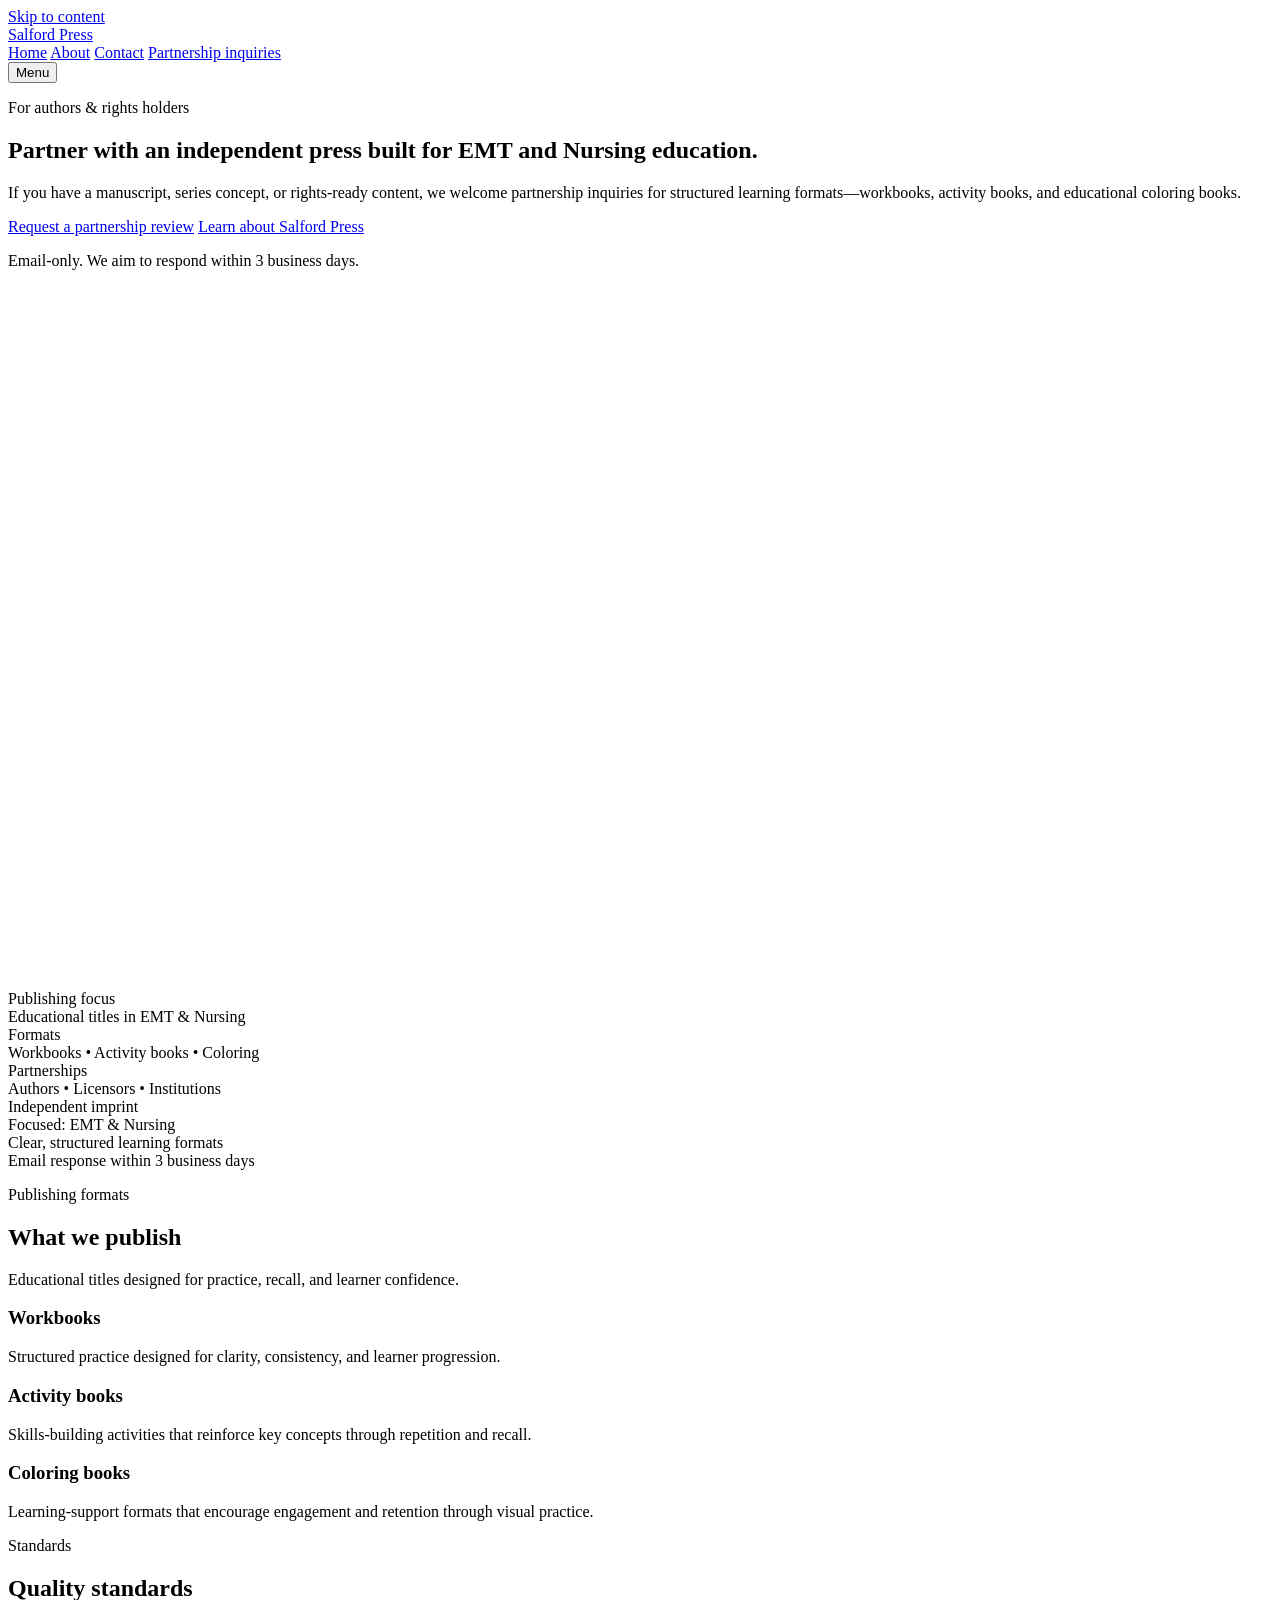
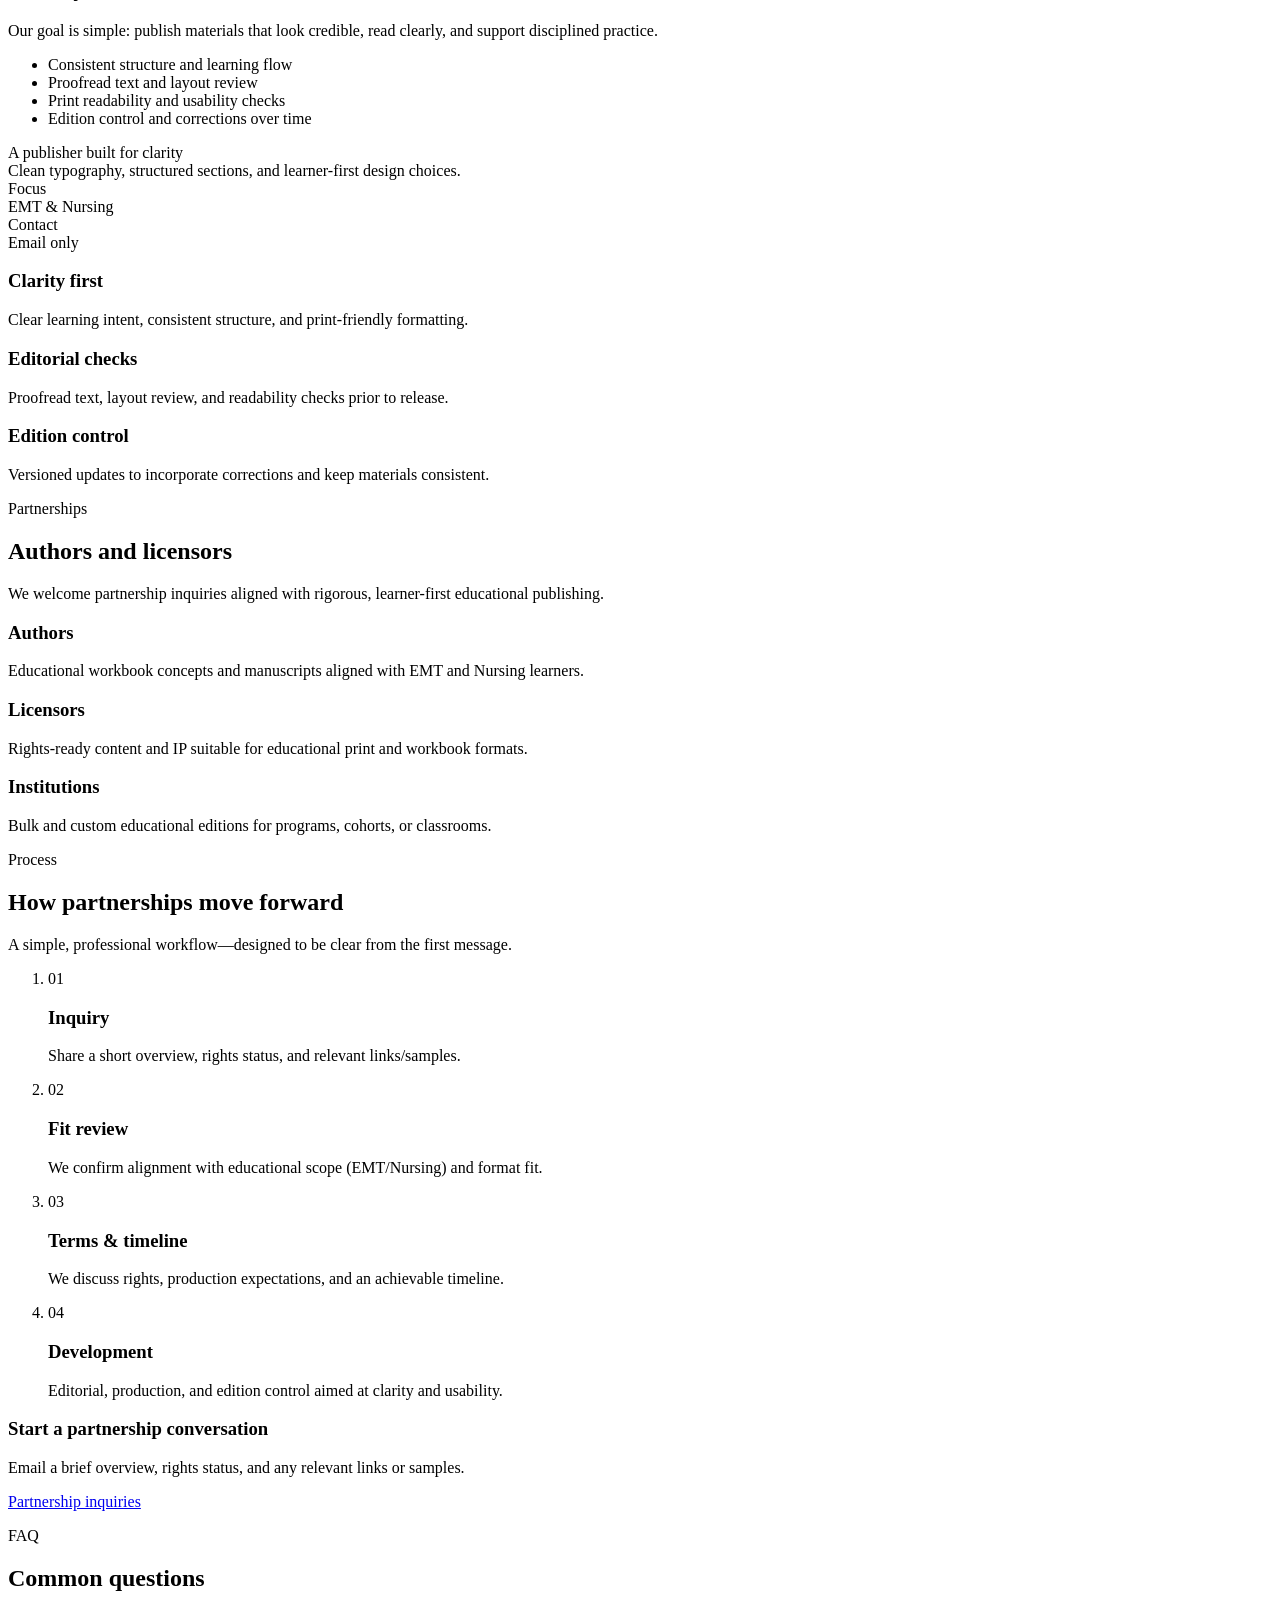
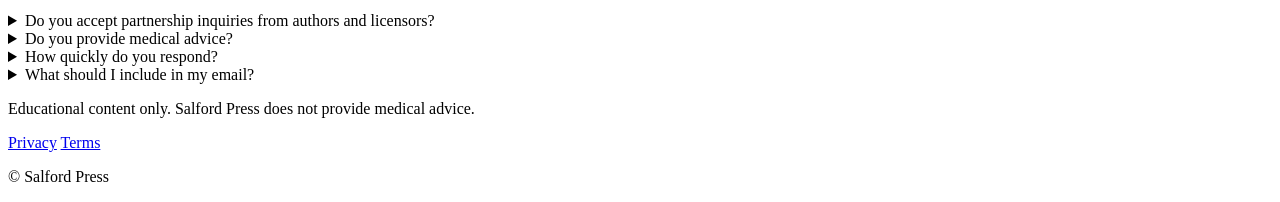
==== index.html @ ecc5f881 "Add files via upload" ====
<!doctype html>
<html lang="en">
  <head>
    <meta charset="utf-8" />
    <meta name="viewport" content="width=device-width, initial-scale=1" />
    <title>Salford Press — Independent Educational Publisher</title>
    <meta
      name="description"
      content="Salford Press is an independent publisher of high-quality educational workbooks, activity books, and coloring books in EMT and Nursing subjects."
    />
    <meta name="theme-color" content="#A3121A" />
    <link rel="stylesheet" href="assets/styles.css" />
    <link rel="icon" href="assets/favicon.svg" type="image/svg+xml" />
    <script defer src="assets/site.js"></script>
  </head>
  <body>
    <a class="skip-link" href="#main">Skip to content</a>

    <header class="site-header">
      <div class="container header-inner">
        <a class="brand" href="index.html" aria-label="Salford Press home">
          <span class="brand-mark" aria-hidden="true"></span>
          <span class="brand-name">Salford Press</span>
        </a>

        <nav class="site-nav" aria-label="Primary">
          <a class="nav-link" href="index.html">Home</a>
          <a class="nav-link" href="about.html">About</a>
          <a class="nav-link" href="contact.html">Contact</a>
          <a class="button button-solid nav-cta" href="contact.html">Partnership inquiries</a>
        </nav>

        <button class="nav-toggle" type="button" aria-expanded="false" aria-controls="mobileNav">
          <span class="nav-toggle-label">Menu</span>
        </button>
      </div>

      <div class="mobile-nav container" id="mobileNav" hidden>
        <a class="nav-link" href="index.html">Home</a>
        <a class="nav-link" href="about.html">About</a>
        <a class="nav-link" href="contact.html">Contact</a>
        <a class="button button-solid" href="contact.html">Partnership inquiries</a>
      </div>
    </header>

    <main id="main">
      <section class="hero">
        <div class="container hero-inner">
          <div class="hero-copy">
            <p class="eyebrow">For authors &amp; rights holders</p>
            <h1>Partner with an independent press built for EMT and Nursing education.</h1>
            <p class="lead">
              If you have a manuscript, series concept, or rights‑ready content, we welcome partnership inquiries for
              structured learning formats—workbooks, activity books, and educational coloring books.
            </p>
            <div class="hero-actions">
              <a class="button button-solid" href="contact.html">Request a partnership review</a>
              <a class="button button-ghost" href="about.html">Learn about Salford Press</a>
            </div>
            <p class="microcopy">Email-only. We aim to respond within 3 business days.</p>
          </div>

          <div class="hero-panel">
            <div class="hero-3d" aria-hidden="true">
              <canvas id="hero3d" class="hero-canvas" width="900" height="700"></canvas>
              <div class="hero-3d-overlay">
                <div class="panel-card">
                  <div class="panel-title">Publishing focus</div>
                  <div class="panel-body">Educational titles in EMT &amp; Nursing</div>
                </div>
                <div class="panel-card">
                  <div class="panel-title">Formats</div>
                  <div class="panel-body">Workbooks • Activity books • Coloring</div>
                </div>
                <div class="panel-card">
                  <div class="panel-title">Partnerships</div>
                  <div class="panel-body">Authors • Licensors • Institutions</div>
                </div>
              </div>
            </div>
          </div>
        </div>
      </section>

      <section class="section section-tight">
        <div class="container">
          <div class="badge-row" role="list" aria-label="Publisher highlights">
            <div class="badge" role="listitem">Independent imprint</div>
            <div class="badge" role="listitem">Focused: EMT &amp; Nursing</div>
            <div class="badge" role="listitem">Clear, structured learning formats</div>
            <div class="badge" role="listitem">Email response within 3 business days</div>
          </div>
        </div>
      </section>

      <section class="section">
        <div class="container">
          <div class="section-head">
            <div>
              <p class="eyebrow">Publishing formats</p>
              <h2>What we publish</h2>
              <p class="lead">
                Educational titles designed for practice, recall, and learner confidence.
              </p>
            </div>
          </div>
          <div class="grid-3">
            <article class="card">
              <h3>Workbooks</h3>
              <p>Structured practice designed for clarity, consistency, and learner progression.</p>
            </article>
            <article class="card">
              <h3>Activity books</h3>
              <p>Skills‑building activities that reinforce key concepts through repetition and recall.</p>
            </article>
            <article class="card">
              <h3>Coloring books</h3>
              <p>Learning‑support formats that encourage engagement and retention through visual practice.</p>
            </article>
          </div>
        </div>
      </section>

      <section class="section section-muted">
        <div class="container">
          <div class="split">
            <div class="split-copy">
              <p class="eyebrow">Standards</p>
              <h2>Quality standards</h2>
              <p class="lead">
                Our goal is simple: publish materials that look credible, read clearly, and support disciplined practice.
              </p>
              <ul class="checklist">
                <li>Consistent structure and learning flow</li>
                <li>Proofread text and layout review</li>
                <li>Print readability and usability checks</li>
                <li>Edition control and corrections over time</li>
              </ul>
            </div>
            <div class="split-media" aria-hidden="true">
              <div class="abstract-card">
                <div class="abstract-title">A publisher built for clarity</div>
                <div class="abstract-body">
                  Clean typography, structured sections, and learner-first design choices.
                </div>
                <div class="abstract-rule"></div>
                <div class="abstract-metrics">
                  <div>
                    <div class="metric-k">Focus</div>
                    <div class="metric-v">EMT &amp; Nursing</div>
                  </div>
                  <div>
                    <div class="metric-k">Contact</div>
                    <div class="metric-v">Email only</div>
                  </div>
                </div>
              </div>
            </div>
          </div>
          <div class="grid-3">
            <article class="card card-quiet">
              <h3>Clarity first</h3>
              <p>Clear learning intent, consistent structure, and print-friendly formatting.</p>
            </article>
            <article class="card card-quiet">
              <h3>Editorial checks</h3>
              <p>Proofread text, layout review, and readability checks prior to release.</p>
            </article>
            <article class="card card-quiet">
              <h3>Edition control</h3>
              <p>Versioned updates to incorporate corrections and keep materials consistent.</p>
            </article>
          </div>
        </div>
      </section>

      <section class="section">
        <div class="container">
          <p class="eyebrow">Partnerships</p>
          <h2>Authors and licensors</h2>
          <p class="lead">We welcome partnership inquiries aligned with rigorous, learner-first educational publishing.</p>
          <div class="grid-3">
            <article class="card">
              <h3>Authors</h3>
              <p>Educational workbook concepts and manuscripts aligned with EMT and Nursing learners.</p>
            </article>
            <article class="card">
              <h3>Licensors</h3>
              <p>Rights-ready content and IP suitable for educational print and workbook formats.</p>
            </article>
            <article class="card">
              <h3>Institutions</h3>
              <p>Bulk and custom educational editions for programs, cohorts, or classrooms.</p>
            </article>
          </div>

          <div class="section-head section-head-tight">
            <div>
              <p class="eyebrow">Process</p>
              <h2>How partnerships move forward</h2>
              <p class="lead">A simple, professional workflow—designed to be clear from the first message.</p>
            </div>
          </div>
          <ol class="steps">
            <li class="step">
              <div class="step-top">
                <span class="step-num">01</span>
                <h3>Inquiry</h3>
              </div>
              <p>Share a short overview, rights status, and relevant links/samples.</p>
            </li>
            <li class="step">
              <div class="step-top">
                <span class="step-num">02</span>
                <h3>Fit review</h3>
              </div>
              <p>We confirm alignment with educational scope (EMT/Nursing) and format fit.</p>
            </li>
            <li class="step">
              <div class="step-top">
                <span class="step-num">03</span>
                <h3>Terms &amp; timeline</h3>
              </div>
              <p>We discuss rights, production expectations, and an achievable timeline.</p>
            </li>
            <li class="step">
              <div class="step-top">
                <span class="step-num">04</span>
                <h3>Development</h3>
              </div>
              <p>Editorial, production, and edition control aimed at clarity and usability.</p>
            </li>
          </ol>

          <div class="callout">
            <div class="callout-inner">
              <div>
                <h3 class="callout-title">Start a partnership conversation</h3>
                <p class="callout-text">Email a brief overview, rights status, and any relevant links or samples.</p>
              </div>
              <a class="button button-solid" href="contact.html">Partnership inquiries</a>
            </div>
          </div>
        </div>
      </section>

      <section class="section section-muted">
        <div class="container">
          <p class="eyebrow">FAQ</p>
          <h2>Common questions</h2>
          <div class="faq">
            <details class="faq-item">
              <summary>Do you accept partnership inquiries from authors and licensors?</summary>
              <div class="faq-body">
                <p>
                  Yes—authors and licensors can contact us for partnership discussions. Please include rights status, timeline,
                  and any links or samples.
                </p>
              </div>
            </details>
            <details class="faq-item">
              <summary>Do you provide medical advice?</summary>
              <div class="faq-body">
                <p>No. We publish educational materials only. Content on this site is not medical advice.</p>
              </div>
            </details>
            <details class="faq-item">
              <summary>How quickly do you respond?</summary>
              <div class="faq-body">
                <p>We aim to respond to partnership inquiries within 3 business days.</p>
              </div>
            </details>
            <details class="faq-item">
              <summary>What should I include in my email?</summary>
              <div class="faq-body">
                <p>Who you are, proposal overview, rights status, timeline, and links/samples.</p>
              </div>
            </details>
          </div>
        </div>
      </section>
    </main>

    <footer class="site-footer">
      <div class="container footer-inner">
        <p class="footer-note">
          Educational content only. Salford Press does not provide medical advice.
        </p>
        <div class="footer-links">
          <a href="privacy.html">Privacy</a>
          <a href="terms.html">Terms</a>
        </div>
        <p class="footer-copy">© <span data-year></span> Salford Press</p>
      </div>
    </footer>
  </body>
</html>
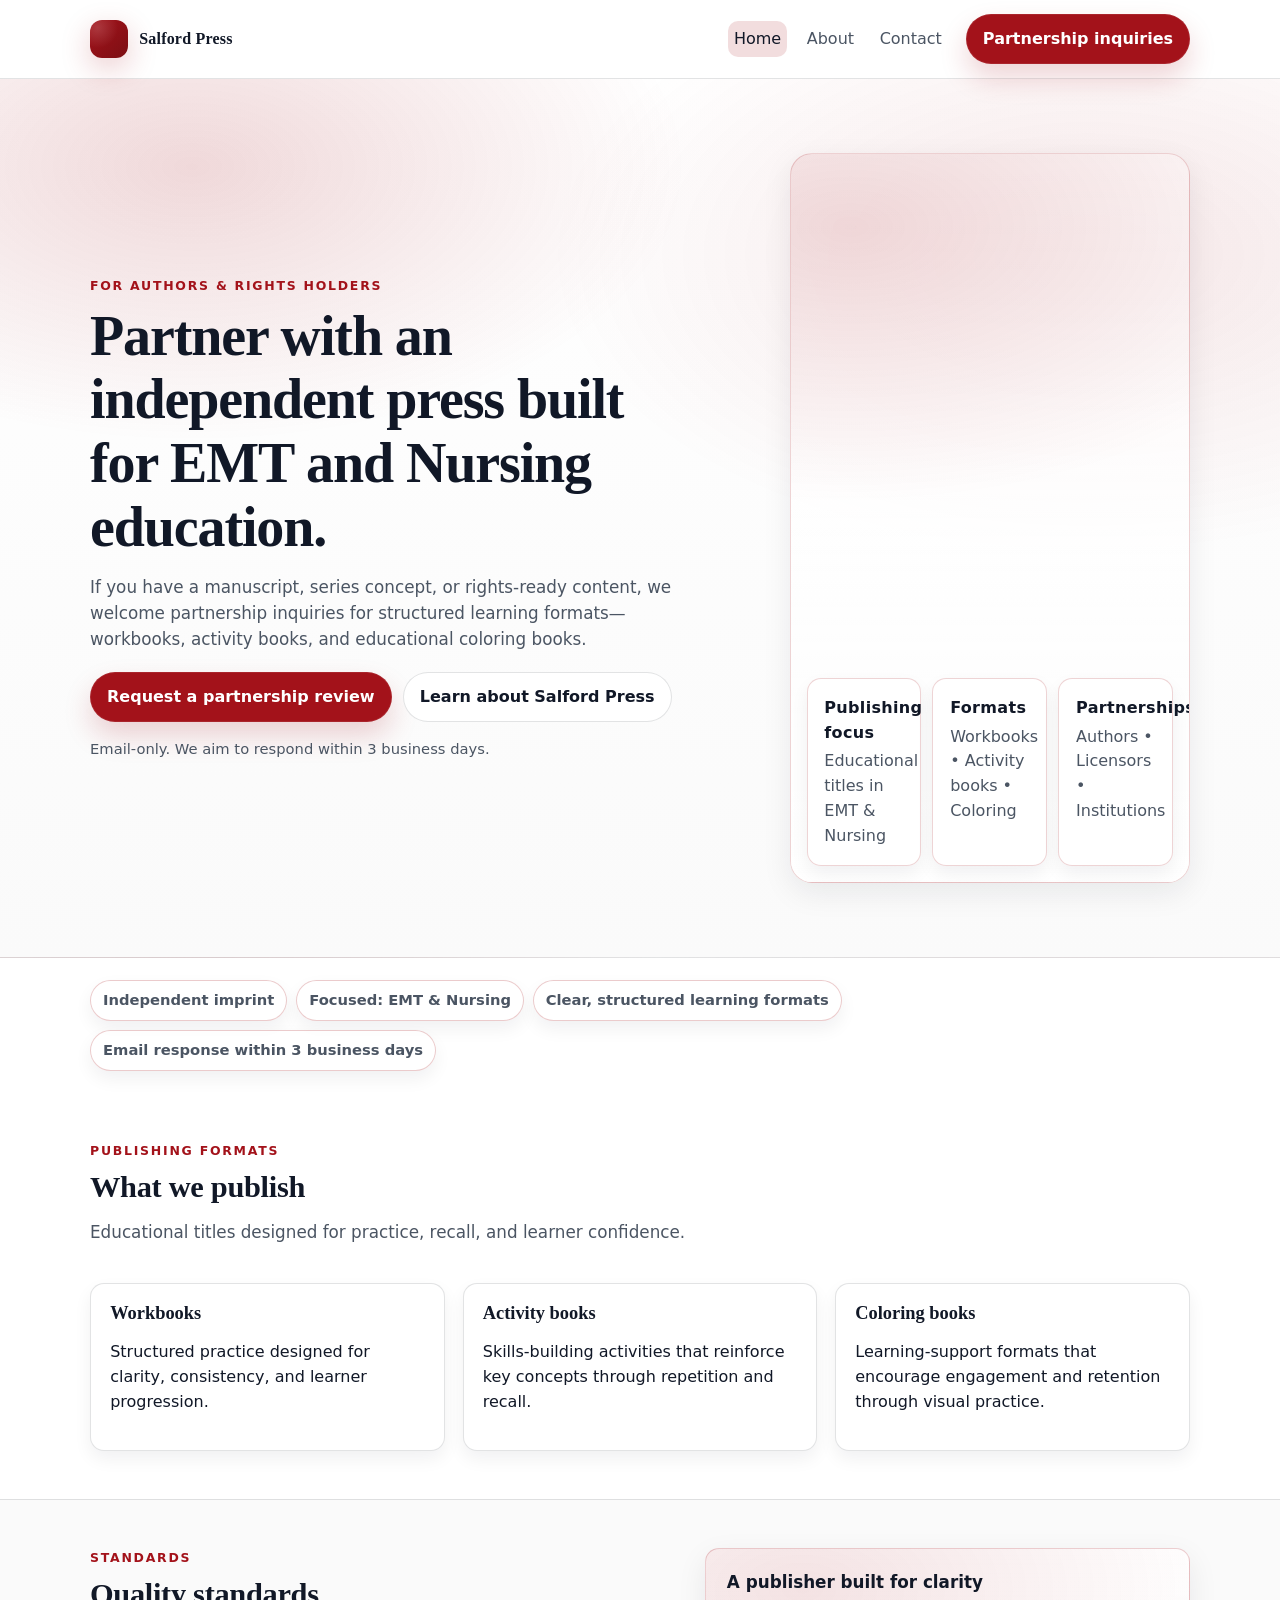
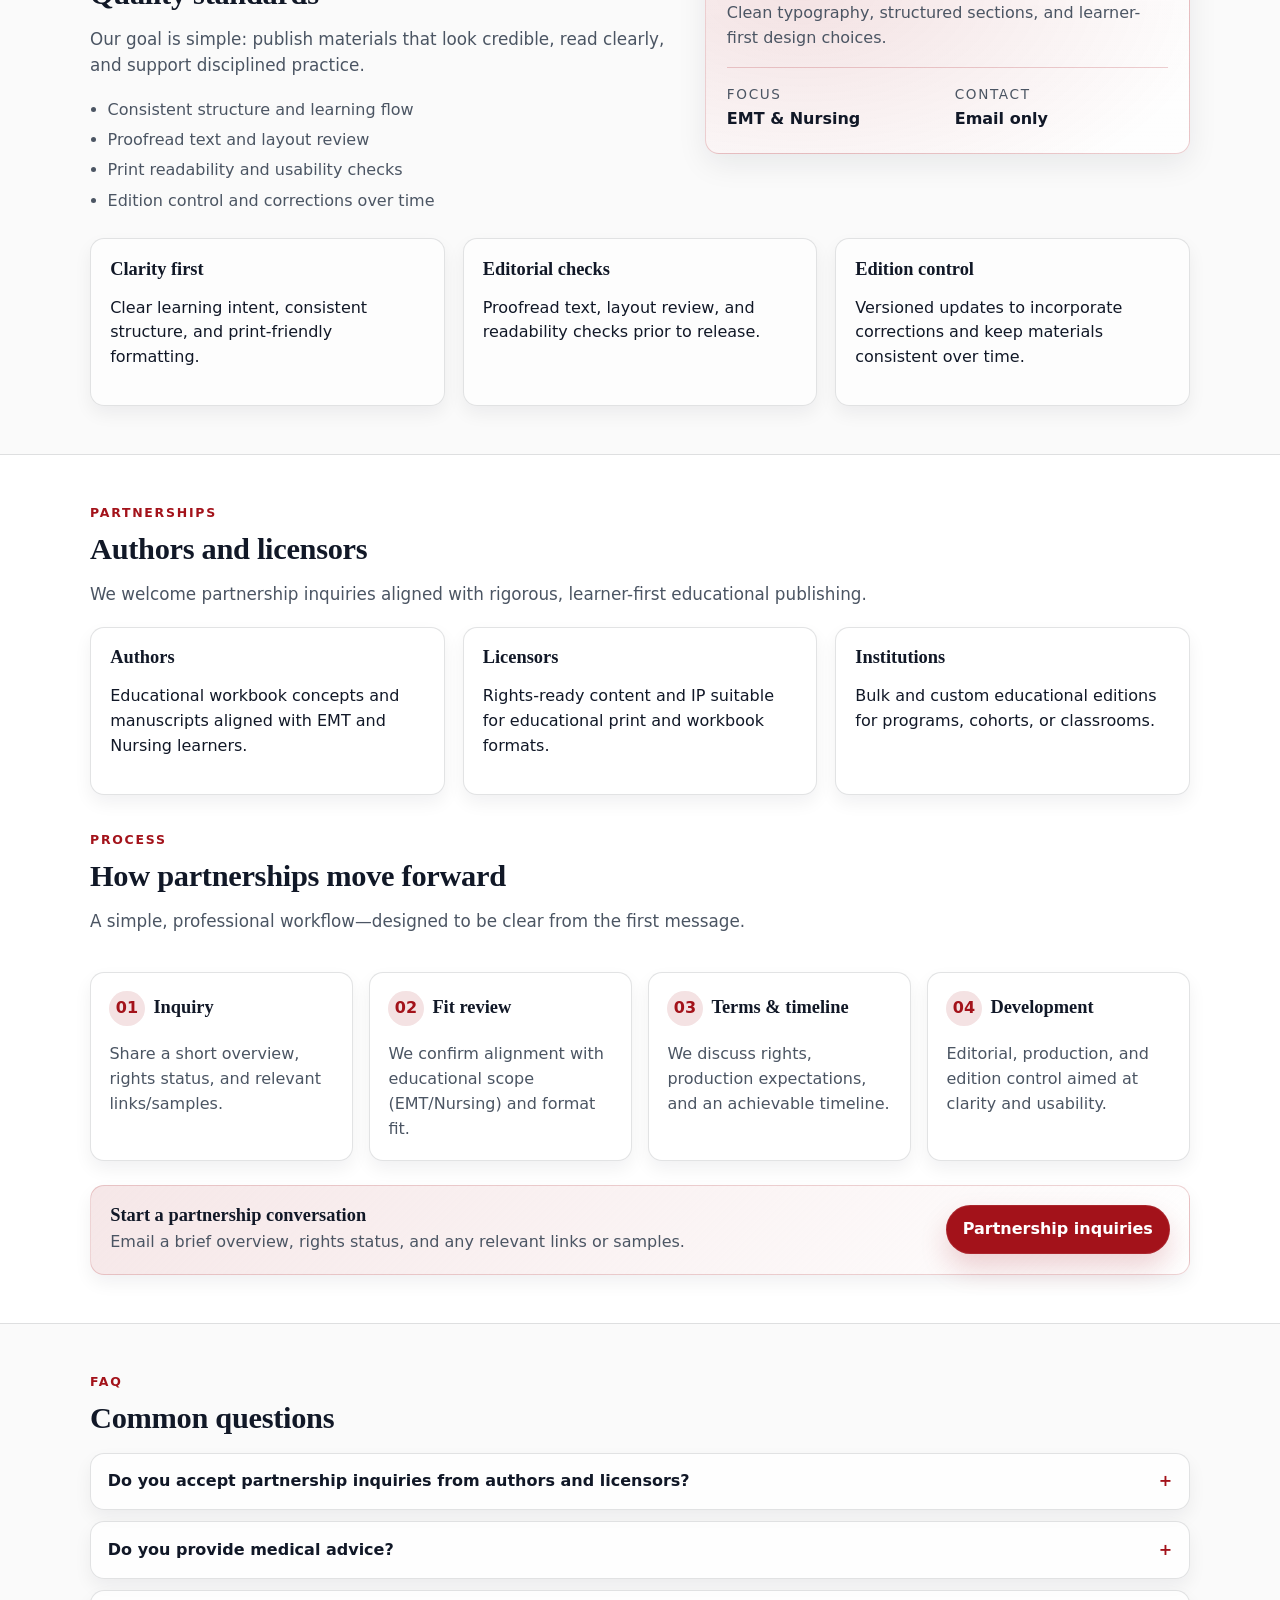
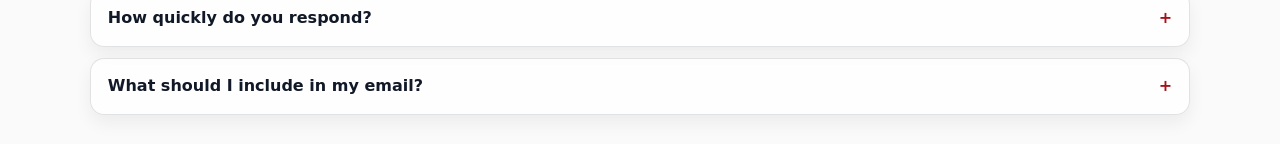
==== commit 7c2b7869: "Add Salford Press static site" ====
--- a/index.html
+++ b/index.html
@@ -50,9 +50,9 @@
             <p class="eyebrow">For authors &amp; rights holders</p>
             <h1>Partner with an independent press built for EMT and Nursing education.</h1>
             <p class="lead">
-              If you have a manuscript, series concept, or rights‑ready content, we welcome partnership inquiries for
-              structured learning formats—workbooks, activity books, and educational coloring books.
+              If you have a manuscript, series concept, or rights‑ready content, we welcome partnership inquiries for structured learning formats—workbooks, activity books, and educational coloring books.
             </p>
+
             <div class="hero-actions">
               <a class="button button-solid" href="contact.html">Request a partnership review</a>
               <a class="button button-ghost" href="about.html">Learn about Salford Press</a>
@@ -63,6 +63,7 @@
           <div class="hero-panel">
             <div class="hero-3d" aria-hidden="true">
               <canvas id="hero3d" class="hero-canvas" width="900" height="700"></canvas>
+
               <div class="hero-3d-overlay">
                 <div class="panel-card">
                   <div class="panel-title">Publishing focus</div>
@@ -99,11 +100,10 @@
             <div>
               <p class="eyebrow">Publishing formats</p>
               <h2>What we publish</h2>
-              <p class="lead">
-                Educational titles designed for practice, recall, and learner confidence.
-              </p>
-            </div>
-          </div>
+              <p class="lead">Educational titles designed for practice, recall, and learner confidence.</p>
+            </div>
+          </div>
+
           <div class="grid-3">
             <article class="card">
               <h3>Workbooks</h3>
@@ -127,9 +127,8 @@
             <div class="split-copy">
               <p class="eyebrow">Standards</p>
               <h2>Quality standards</h2>
-              <p class="lead">
-                Our goal is simple: publish materials that look credible, read clearly, and support disciplined practice.
-              </p>
+              <p class="lead">Our goal is simple: publish materials that look credible, read clearly, and support disciplined practice.</p>
+
               <ul class="checklist">
                 <li>Consistent structure and learning flow</li>
                 <li>Proofread text and layout review</li>
@@ -137,12 +136,11 @@
                 <li>Edition control and corrections over time</li>
               </ul>
             </div>
+
             <div class="split-media" aria-hidden="true">
               <div class="abstract-card">
                 <div class="abstract-title">A publisher built for clarity</div>
-                <div class="abstract-body">
-                  Clean typography, structured sections, and learner-first design choices.
-                </div>
+                <div class="abstract-body">Clean typography, structured sections, and learner-first design choices.</div>
                 <div class="abstract-rule"></div>
                 <div class="abstract-metrics">
                   <div>
@@ -157,6 +155,7 @@
               </div>
             </div>
           </div>
+
           <div class="grid-3">
             <article class="card card-quiet">
               <h3>Clarity first</h3>
@@ -168,7 +167,7 @@
             </article>
             <article class="card card-quiet">
               <h3>Edition control</h3>
-              <p>Versioned updates to incorporate corrections and keep materials consistent.</p>
+              <p>Versioned updates to incorporate corrections and keep materials consistent over time.</p>
             </article>
           </div>
         </div>
@@ -179,6 +178,7 @@
           <p class="eyebrow">Partnerships</p>
           <h2>Authors and licensors</h2>
           <p class="lead">We welcome partnership inquiries aligned with rigorous, learner-first educational publishing.</p>
+
           <div class="grid-3">
             <article class="card">
               <h3>Authors</h3>
@@ -201,6 +201,7 @@
               <p class="lead">A simple, professional workflow—designed to be clear from the first message.</p>
             </div>
           </div>
+
           <ol class="steps">
             <li class="step">
               <div class="step-top">
@@ -248,14 +249,12 @@
         <div class="container">
           <p class="eyebrow">FAQ</p>
           <h2>Common questions</h2>
+
           <div class="faq">
             <details class="faq-item">
               <summary>Do you accept partnership inquiries from authors and licensors?</summary>
               <div class="faq-body">
-                <p>
-                  Yes—authors and licensors can contact us for partnership discussions. Please include rights status, timeline,
-                  and any links or samples.
-                </p>
+                <p>Yes—authors and licensors can contact us for partnership discussions. Please include rights status, timeline, and any links or samples.</p>
               </div>
             </details>
             <details class="faq-item">
@@ -283,9 +282,7 @@
 
     <footer class="site-footer">
       <div class="container footer-inner">
-        <p class="footer-note">
-          Educational content only. Salford Press does not provide medical advice.
-        </p>
+        <p class="footer-note">Educational content only. Salford Press does not provide medical advice.</p>
         <div class="footer-links">
           <a href="privacy.html">Privacy</a>
           <a href="terms.html">Terms</a>
--- a/assets/styles.css
+++ b/assets/styles.css
@@ -0,0 +1,749 @@
+:root {
+  --bg: #ffffff;
+  --bg-muted: #fafafa;
+  --text: #111827;
+  --muted: #4b5563;
+  --border: rgba(17, 24, 39, 0.12);
+  --shadow: 0 10px 30px rgba(17, 24, 39, 0.08);
+  --shadow-soft: 0 8px 18px rgba(17, 24, 39, 0.06);
+  --brand: #a3121a;
+  --brand-dark: #7c0f14;
+  --brand-ink: rgba(163, 18, 26, 0.14);
+  --radius: 14px;
+  --radius-sm: 10px;
+  --max: 1100px;
+}
+
+*,
+*::before,
+*::after {
+  box-sizing: border-box;
+}
+
+html,
+body {
+  height: 100%;
+}
+
+body {
+  margin: 0;
+  background: var(--bg);
+  color: var(--text);
+  font-family: ui-sans-serif, system-ui, -apple-system, Segoe UI, Roboto, Helvetica, Arial, "Apple Color Emoji",
+    "Segoe UI Emoji";
+  line-height: 1.55;
+  text-rendering: optimizeLegibility;
+  -webkit-font-smoothing: antialiased;
+}
+
+a {
+  color: inherit;
+  text-decoration: none;
+}
+
+a:hover {
+  text-decoration: underline;
+  text-decoration-thickness: 2px;
+  text-underline-offset: 4px;
+}
+
+img {
+  max-width: 100%;
+  height: auto;
+}
+
+.container {
+  width: min(var(--max), calc(100% - 2.5rem));
+  margin: 0 auto;
+}
+
+.skip-link {
+  position: absolute;
+  left: -9999px;
+  top: 0.75rem;
+  padding: 0.6rem 0.9rem;
+  background: var(--bg);
+  border: 1px solid var(--border);
+  border-radius: 999px;
+  box-shadow: var(--shadow-soft);
+  z-index: 999;
+}
+
+.skip-link:focus {
+  left: 0.75rem;
+}
+
+.site-header {
+  position: sticky;
+  top: 0;
+  z-index: 50;
+  background: rgba(255, 255, 255, 0.86);
+  backdrop-filter: saturate(180%) blur(16px);
+  border-bottom: 1px solid var(--border);
+}
+
+.header-inner {
+  display: flex;
+  align-items: center;
+  justify-content: space-between;
+  gap: 1rem;
+  padding: 0.9rem 0;
+}
+
+.brand {
+  display: inline-flex;
+  align-items: center;
+  gap: 0.7rem;
+  min-width: max-content;
+}
+
+.brand-mark {
+  width: 38px;
+  height: 38px;
+  border-radius: 12px;
+  background: radial-gradient(120% 120% at 20% 20%, rgba(255, 255, 255, 0.16), transparent 45%),
+    linear-gradient(135deg, var(--brand), var(--brand-dark));
+  box-shadow: 0 10px 30px rgba(163, 18, 26, 0.22);
+}
+
+.brand-name {
+  font-family: ui-serif, "Iowan Old Style", "Palatino Linotype", Palatino, Georgia, serif;
+  font-weight: 650;
+  letter-spacing: 0.2px;
+}
+
+.site-nav {
+  display: flex;
+  align-items: center;
+  gap: 0.9rem;
+}
+
+.nav-link {
+  color: var(--muted);
+  font-weight: 520;
+  padding: 0.35rem 0.35rem;
+  border-radius: 10px;
+}
+
+.nav-link[aria-current="page"] {
+  color: var(--text);
+  background: var(--brand-ink);
+}
+
+.nav-cta {
+  margin-left: 0.25rem;
+}
+
+.nav-toggle {
+  display: none;
+  align-items: center;
+  gap: 0.55rem;
+  padding: 0.55rem 0.75rem;
+  border-radius: 999px;
+  border: 1px solid var(--border);
+  background: var(--bg);
+  box-shadow: var(--shadow-soft);
+  cursor: pointer;
+}
+
+.nav-toggle-label {
+  color: var(--muted);
+  font-weight: 600;
+}
+
+.mobile-nav {
+  padding: 0.6rem 0 1rem;
+  display: grid;
+  gap: 0.55rem;
+}
+
+.mobile-nav[hidden] {
+  display: none;
+}
+
+.mobile-nav .nav-link {
+  padding: 0.65rem 0.7rem;
+  border: 1px solid var(--border);
+  background: var(--bg);
+  box-shadow: var(--shadow-soft);
+}
+
+.button {
+  display: inline-flex;
+  align-items: center;
+  justify-content: center;
+  gap: 0.55rem;
+  border-radius: 999px;
+  padding: 0.7rem 1rem;
+  font-weight: 650;
+  border: 1px solid transparent;
+  box-shadow: none;
+  transition: transform 160ms ease, box-shadow 160ms ease, background 160ms ease, border-color 160ms ease;
+}
+
+.button:hover {
+  text-decoration: none;
+}
+
+.button:active {
+  transform: translateY(1px);
+}
+
+.button-solid {
+  background: var(--brand);
+  color: #fff;
+  border-color: rgba(255, 255, 255, 0.08);
+  box-shadow: 0 14px 28px rgba(163, 18, 26, 0.18);
+}
+
+.button-solid:hover {
+  background: var(--brand-dark);
+  box-shadow: 0 18px 32px rgba(163, 18, 26, 0.22);
+}
+
+.button-ghost {
+  border-color: var(--border);
+  background: var(--bg);
+  color: var(--text);
+}
+
+.button-ghost:hover {
+  border-color: rgba(163, 18, 26, 0.35);
+  box-shadow: var(--shadow-soft);
+}
+
+.hero {
+  background: radial-gradient(900px 500px at 15% 10%, rgba(163, 18, 26, 0.16), transparent 55%),
+    radial-gradient(900px 500px at 85% 20%, rgba(163, 18, 26, 0.1), transparent 60%),
+    linear-gradient(180deg, var(--bg), var(--bg-muted));
+  border-bottom: 1px solid var(--border);
+}
+
+.hero-inner {
+  display: grid;
+  grid-template-columns: 1.25fr 0.75fr;
+  gap: 2rem;
+  padding: 4.6rem 0;
+  align-items: center;
+  min-height: clamp(520px, 78vh, 860px);
+}
+
+.hero-copy {
+  max-width: 60ch;
+}
+
+.eyebrow {
+  color: var(--brand);
+  font-weight: 750;
+  letter-spacing: 0.14em;
+  text-transform: uppercase;
+  margin: 0 0 0.6rem;
+  font-size: 0.78rem;
+}
+
+h1,
+h2,
+h3 {
+  font-family: ui-serif, "Iowan Old Style", "Palatino Linotype", Palatino, Georgia, serif;
+  line-height: 1.14;
+  margin: 0 0 0.9rem;
+}
+
+h1 {
+  font-size: clamp(2.6rem, 3vw + 1.1rem, 3.8rem);
+  letter-spacing: -0.02em;
+}
+
+h2 {
+  font-size: clamp(1.5rem, 1vw + 1.1rem, 2rem);
+  letter-spacing: -0.01em;
+}
+
+h3 {
+  font-size: 1.15rem;
+}
+
+.lead {
+  color: var(--muted);
+  font-size: 1.05rem;
+  margin: 0 0 1.25rem;
+}
+
+.microcopy {
+  color: var(--muted);
+  font-size: 0.92rem;
+  margin: 1rem 0 0;
+}
+
+.hero-actions {
+  display: flex;
+  flex-wrap: wrap;
+  gap: 0.7rem;
+}
+
+.hero-panel {
+  display: grid;
+  gap: 0.8rem;
+}
+
+.hero-3d {
+  position: relative;
+  border-radius: calc(var(--radius) + 8px);
+  border: 1px solid rgba(163, 18, 26, 0.18);
+  background: radial-gradient(900px 500px at 15% 10%, rgba(163, 18, 26, 0.16), transparent 55%),
+    linear-gradient(180deg, rgba(255, 255, 255, 0.78), rgba(255, 255, 255, 0.62));
+  box-shadow: var(--shadow);
+  overflow: clip;
+  min-height: 420px;
+}
+
+.hero-canvas {
+  display: block;
+  width: 100%;
+  height: 100%;
+  min-height: 420px;
+}
+
+.hero-3d-overlay {
+  position: absolute;
+  inset: auto 0 0 0;
+  padding: 1rem;
+  display: grid;
+  grid-template-columns: repeat(3, minmax(0, 1fr));
+  gap: 0.7rem;
+  background: linear-gradient(180deg, transparent, rgba(255, 255, 255, 0.85));
+}
+
+.hero-3d-overlay .panel-card {
+  background: rgba(255, 255, 255, 0.82);
+}
+
+.panel-card {
+  border-radius: var(--radius);
+  border: 1px solid rgba(163, 18, 26, 0.18);
+  background: rgba(255, 255, 255, 0.78);
+  box-shadow: var(--shadow-soft);
+  padding: 1.05rem 1.05rem;
+}
+
+.panel-title {
+  font-weight: 800;
+  letter-spacing: 0.02em;
+  margin-bottom: 0.25rem;
+}
+
+.panel-body {
+  color: var(--muted);
+}
+
+.section {
+  padding: 3rem 0;
+}
+
+.section-tight {
+  padding: 1.4rem 0;
+}
+
+.section-muted {
+  background: var(--bg-muted);
+  border-top: 1px solid var(--border);
+  border-bottom: 1px solid var(--border);
+}
+
+.section-head {
+  display: flex;
+  align-items: flex-end;
+  justify-content: space-between;
+  gap: 1rem;
+  margin-bottom: 1.1rem;
+}
+
+.section-head-tight {
+  margin-top: 2.2rem;
+}
+
+.badge-row {
+  display: flex;
+  flex-wrap: wrap;
+  gap: 0.55rem;
+}
+
+.badge {
+  border: 1px solid rgba(163, 18, 26, 0.22);
+  background: rgba(255, 255, 255, 0.7);
+  box-shadow: var(--shadow-soft);
+  padding: 0.5rem 0.75rem;
+  border-radius: 999px;
+  color: var(--muted);
+  font-weight: 650;
+  font-size: 0.92rem;
+}
+
+.grid-2 {
+  display: grid;
+  grid-template-columns: repeat(2, minmax(0, 1fr));
+  gap: 1.1rem;
+}
+
+.grid-3 {
+  display: grid;
+  grid-template-columns: repeat(3, minmax(0, 1fr));
+  gap: 1.1rem;
+}
+
+.card {
+  border: 1px solid var(--border);
+  border-radius: var(--radius);
+  background: var(--bg);
+  padding:  1.2rem 1.2rem;
+  box-shadow: var(--shadow-soft);
+}
+
+.card-quiet {
+  background: rgba(255, 255, 255, 0.66);
+}
+
+.muted {
+  color: var(--muted);
+}
+
+.callout {
+  margin-top: 1.5rem;
+  border-radius: var(--radius);
+  border: 1px solid rgba(163, 18, 26, 0.18);
+  background: linear-gradient(135deg, rgba(163, 18, 26, 0.1), rgba(255, 255, 255, 0.75));
+  box-shadow: var(--shadow-soft);
+  padding: 1.2rem;
+}
+
+.callout-inner {
+  display: flex;
+  align-items: center;
+  justify-content: space-between;
+  gap: 1rem;
+}
+
+.callout-title {
+  margin: 0 0 0.25rem;
+}
+
+.callout-text {
+  margin: 0;
+  color: var(--muted);
+}
+
+.page-hero {
+  padding: 2.6rem 0 1.2rem;
+  background: radial-gradient(900px 500px at 10% 10%, rgba(163, 18, 26, 0.14), transparent 55%),
+    linear-gradient(180deg, var(--bg), var(--bg-muted));
+  border-bottom:  1px solid var(--border);
+}
+
+.split {
+  display: grid;
+  grid-template-columns: 1.1fr 0.9fr;
+  gap: 1.4rem;
+  align-items: start;
+  margin-bottom: 1.2rem;
+}
+
+.checklist {
+  margin: 1rem 0 0;
+  padding-left: 1.1rem;
+  color: var(--muted);
+}
+
+.checklist li {
+  margin: 0.35rem 0;
+}
+
+.split-media {
+  display: grid;
+  align-items: start;
+}
+
+.abstract-card {
+  border-radius: var(--radius);
+  border: 1px solid rgba(163, 18, 26, 0.2);
+  background: radial-gradient(700px 400px at 20% 20%, rgba(163, 18, 26, 0.12), transparent 60%),
+    linear-gradient(180deg, rgba(255, 255, 255, 0.88), rgba(255, 255, 255, 0.7));
+  box-shadow: var(--shadow);
+  padding: 1.3rem;
+}
+
+.abstract-title {
+  font-weight: 850;
+  font-size: 1.05rem;
+  margin-bottom: 0.35rem;
+}
+
+.abstract-body {
+  color: var(--muted);
+}
+
+.abstract-rule {
+  height: 1px;
+  background: rgba(163, 18, 26, 0.2);
+  margin: 1rem 0;
+}
+
+.abstract-metrics {
+  display: grid;
+  grid-template-columns: repeat(2, minmax(0, 1fr));
+  gap: 0.9rem;
+}
+
+.metric-k {
+  color: var(--muted);
+  font-size: 0.85rem;
+  text-transform: uppercase;
+  letter-spacing: 0.12em;
+}
+
+.metric-v {
+  font-weight: 800;
+  margin-top: 0.15rem;
+}
+
+.steps {
+  list-style: none;
+  padding: 0;
+  margin: 0;
+  display: grid;
+  grid-template-columns: repeat(4, minmax(0, 1fr));
+  gap: 1rem;
+}
+
+.step {
+  border: 1px solid var(--border);
+  border-radius: var(--radius);
+  background: var(--bg);
+  box-shadow: var(--shadow-soft);
+  padding: 1.15rem;
+}
+
+.step-top {
+  display: flex;
+  align-items: baseline;
+  gap: 0.55rem;
+}
+
+.step-num {
+  display: inline-flex;
+  align-items: center;
+  justify-content: center;
+  width: 2.2rem;
+  height: 2.2rem;
+  border-radius: 999px;
+  background: rgba(163, 18, 26, 0.12);
+  color: var(--brand);
+  font-weight: 850;
+  font-variant-numeric: tabular-nums;
+}
+
+.step p {
+  color: var(--muted);
+  margin: 0.6rem 0 0;
+}
+
+.faq {
+  margin-top: 1.1rem;
+  display: grid;
+  gap: 0.7rem;
+}
+
+.faq-item {
+  border: 1px solid var(--border);
+  border-radius: var(--radius);
+  background: rgba(255, 255, 255, 0.75);
+  box-shadow: var(--shadow-soft);
+  overflow: clip;
+}
+
+.faq-item summary {
+  cursor: pointer;
+  padding: 0.95rem 1.05rem;
+  font-weight: 750;
+  color: var(--text);
+  list-style: none;
+}
+
+.faq-item summary::-webkit-details-marker {
+  display: none;
+}
+
+.faq-item summary::after {
+  content: "+";
+  float: right;
+  color: var(--brand);
+  font-weight: 900;
+}
+
+.faq-item[open] summary::after {
+  content: "–";
+}
+
+.faq-body {
+  border-top: 1px solid var(--border);
+  padding: 0.9rem 1.05rem 1.05rem;
+}
+
+.faq-body p {
+  margin: 0;
+  color: var(--muted);
+  max-width: 76ch;
+}
+
+.prose p,
+.prose li {
+  color: var(--muted);
+  max-width: 68ch;
+}
+
+.prose ul {
+  padding-left: 1.25rem;
+}
+
+.email-link {
+  color: var(--brand);
+  font-weight: 750;
+}
+
+.mini-list {
+  margin-top: 0.9rem;
+  display: grid;
+  grid-template-columns: repeat(2, minmax(0, 1fr));
+  gap: 0.5rem;
+}
+
+.mini-item {
+  border: 1px solid var(--border);
+  border-radius: 999px;
+  padding: 0.45rem 0.7rem;
+  color: var(--muted);
+  background: rgba(255, 255, 255, 0.8);
+  font-size: 0.92rem;
+}
+
+.contact-form {
+  display: grid;
+  gap: 0.75rem;
+  margin-top: 0.8rem;
+}
+
+label {
+  display: grid;
+  gap: 0.35rem;
+  font-weight: 650;
+}
+
+input,
+textarea {
+  width: 100%;
+  padding: 0.7rem 0.8rem;
+  border-radius: 12px;
+  border: 1px solid var(--border);
+  background: rgba(255, 255, 255, 0.9);
+  color: var(--text);
+  font: inherit;
+  box-shadow: none;
+}
+
+input:focus,
+textarea:focus,
+.button:focus,
+.nav-link:focus,
+.nav-toggle:focus {
+  outline: 3px solid rgba(163, 18, 26, 0.25);
+  outline-offset: 2px;
+}
+
+.site-footer {
+  border-top: 1px solid var(--border);
+  background: var(--bg);
+  padding: 1.8rem 0;
+}
+
+.footer-inner {
+  display: grid;
+  gap: 0.7rem;
+  align-items: center;
+}
+
+.footer-note {
+  margin: 0;
+  color: var(--muted);
+  max-width: 75ch;
+}
+
+.footer-links {
+  display: flex;
+  gap: 1rem;
+  flex-wrap: wrap;
+}
+
+.footer-links a {
+  color: var(--brand);
+  font-weight: 650;
+}
+
+.footer-copy {
+  margin: 0;
+  color: var(--muted);
+}
+
+@media (max-width: 880px) {
+  .site-nav {
+    display: none;
+  }
+
+  .nav-toggle {
+    display: inline-flex;
+  }
+
+  .hero-inner {
+    grid-template-columns: 1fr;
+    padding: 2.8rem 0;
+    min-height: auto;
+  }
+
+  .hero-3d {
+    min-height: 380px;
+  }
+
+  .hero-canvas {
+    min-height: 380px;
+  }
+
+  .hero-3d-overlay {
+    grid-template-columns: 1fr;
+  }
+
+  .grid-3 {
+    grid-template-columns: 1fr;
+  }
+
+  .grid-2 {
+    grid-template-columns: 1fr;
+  }
+
+  .split {
+    grid-template-columns: 1fr;
+  }
+
+  .steps {
+    grid-template-columns: 1fr;
+  }
+
+  .callout-inner {
+    flex-direction: column;
+    align-items: flex-start;
+  }
+}
+
+@media (prefers-reduced-motion: reduce) {
+  * {
+    transition: none !important;
+    scroll-behavior: auto !important;
+  }
+}
